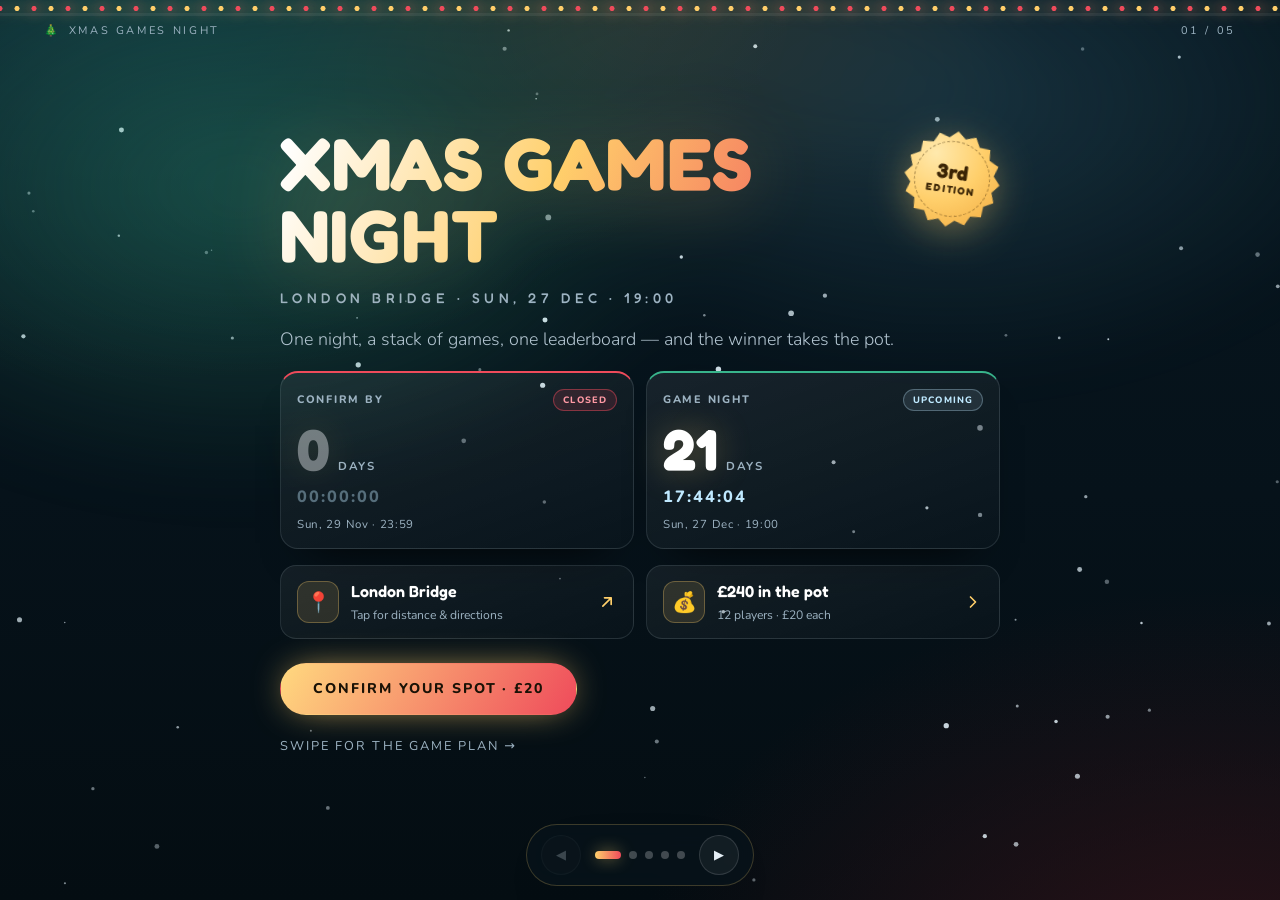
==== Homepage/index.html @ 947aedc8 "different versions" ====
<!DOCTYPE html>
<html lang="en">
<head>
  <meta charset="UTF-8" />
  <meta name="viewport" content="width=device-width, initial-scale=1, viewport-fit=cover" />
  <meta name="theme-color" content="#06121a" />
  <meta name="color-scheme" content="dark" />
  <meta name="description" content="Xmas Games Night — 3rd Edition. Countdown, prize pot, game plan & FAQs. London Bridge, 27 Dec, 19:00." />
  <meta property="og:type" content="website" />
  <meta property="og:title" content="Xmas Games Night — 3rd Edition" />
  <meta property="og:description" content="Confirm by 29 Nov · Game night 27 Dec, 19:00 · London Bridge. Winner takes the pot." />
  <meta name="mobile-web-app-capable" content="yes" />
  <meta name="apple-mobile-web-app-capable" content="yes" />
  <meta name="apple-mobile-web-app-status-bar-style" content="black-translucent" />
  <title>Xmas Games Night — 3rd Edition</title>

  <link rel="preconnect" href="https://fonts.googleapis.com" />
  <link rel="preconnect" href="https://fonts.gstatic.com" crossorigin />
  <link href="https://fonts.googleapis.com/css2?family=Fredoka:wght@400;500;600;700&family=Nunito:wght@300;400;600;700;800&display=swap" rel="stylesheet" />
  <link rel="stylesheet" href="style.css" />
</head>
<body>
  <canvas id="snow" class="snow" aria-hidden="true"></canvas>
  <div class="bg-glow" aria-hidden="true"></div>
  <div class="lights" aria-hidden="true"></div>

  <header class="hud">
    <div class="hud-brand" aria-hidden="true">
      <span>🎄</span>
      <span class="brand-full">Xmas Games Night</span>
      <span class="brand-short">XGN</span>
    </div>
    <div class="hud-counter" id="slideCounter" aria-label="Current slide">01 / 01</div>
  </header>

  <div class="progress" aria-hidden="true">
    <div class="progress-bar" id="progressBar"></div>
  </div>

  <main id="stage" class="stage" aria-live="polite" aria-atomic="false"></main>

  <nav class="controls" aria-label="Slide navigation">
    <button id="prevBtn" class="btn" type="button" aria-label="Previous slide" disabled>
      <span aria-hidden="true">&#9664;</span>
    </button>
    <div class="dots" id="dots" aria-label="Choose a slide"></div>
    <button id="nextBtn" class="btn" type="button" aria-label="Next slide">
      <span aria-hidden="true">&#9654;</span>
    </button>
  </nav>

  <noscript>
    <div class="noscript">🎄 Xmas Games Night needs JavaScript enabled to show the live countdown, pot and FAQs.</div>
  </noscript>

  <!-- Keep slides.js before app.js. All event content lives in slides.js. -->
  <script src="slides.js"></script>
  <script src="app.js" defer></script>
</body>
</html>
---- Homepage/style.css ----
/* ============================================================
   XMAS GAMES NIGHT — festive field-manual theme
   ============================================================ */
*, *::before, *::after { box-sizing: border-box; }

:root {
  color-scheme: dark;
  --bg:       #06121a;
  --text:     #eef4f8;
  --muted:    #9db3c2;
  --line:     rgba(214, 235, 245, .12);

  --accent:   #ffcf6b;   /* gold      */
  --accent-2: #ef4b5b;   /* candy red */
  --green:    #38b48b;   /* pine      */
  --ice:      #bfe9ff;

  --font-head: 'Fredoka', ui-rounded, system-ui, sans-serif;
  --font-body: 'Nunito', system-ui, -apple-system, sans-serif;

  --safe-top:    env(safe-area-inset-top, 0px);
  --safe-right:  env(safe-area-inset-right, 0px);
  --safe-bottom: env(safe-area-inset-bottom, 0px);
  --safe-left:   env(safe-area-inset-left, 0px);

  --sticker-size: 96px;
}

html {
  height: 100%;
  min-height: 100svh;
  -webkit-text-size-adjust: 100%;
  text-size-adjust: 100%;
}

body {
  margin: 0;
  min-height: 100vh;
  min-height: 100svh;
  color: var(--text);
  font-family: var(--font-body);
  font-size: 16px;
  line-height: 1.55;
  overflow: hidden;
  overscroll-behavior: none;
  -webkit-font-smoothing: antialiased;
  -webkit-tap-highlight-color: transparent;
  background:
    radial-gradient(1100px 760px at 10% -10%, #11343c 0%, transparent 62%),
    radial-gradient(1000px 700px at 96% 112%, #2c1218 0%, transparent 60%),
    linear-gradient(180deg, #07161f 0%, var(--bg) 55%, #040d12 100%);
}

::selection { background: var(--accent); color: #1a1206; }

/* ============ background layers ============ */

.snow { position: fixed; inset: 0; z-index: 0; pointer-events: none; }

.bg-glow {
  position: fixed;
  top: -12%; left: -10%; right: -10%;
  height: 78vh;
  z-index: 0;
  pointer-events: none;
  filter: blur(34px);
  background:
    radial-gradient(45% 62% at 24% 42%, rgba(56, 180, 139, .30), transparent 70%),
    radial-gradient(42% 55% at 70% 30%, rgba(120, 220, 255, .15), transparent 72%),
    radial-gradient(36% 50% at 50% 16%, rgba(255, 207, 107, .13), transparent 70%);
  animation: aurora 15s ease-in-out infinite alternate;
}

@keyframes aurora {
  from { opacity: .55; transform: translate3d(-2%, 0, 0) scale(1); }
  to   { opacity: .95; transform: translate3d(2%, 1.5%, 0) scale(1.07); }
}

/* ============ lights + progress ============ */

.lights {
  position: fixed;
  top: 0; left: 0; right: 0;
  height: 11px;
  z-index: 7;
  pointer-events: none;
  background-image: radial-gradient(circle, #ffcf6b 0 2.3px, transparent 2.8px);
  background-size: 34px 11px;
  background-position: 0 3px;
  background-repeat: repeat-x;
  filter: drop-shadow(0 0 7px rgba(255, 207, 107, .85));
  animation: flicker 4.6s ease-in-out infinite;
}

.lights::after {
  content: "";
  position: absolute;
  inset: 0;
  background-image: radial-gradient(circle, #ef4b5b 0 2.3px, transparent 2.8px);
  background-size: 34px 11px;
  background-position: 17px 3px;
  background-repeat: repeat-x;
  filter: drop-shadow(0 0 7px rgba(239, 75, 91, .85));
  animation: flicker 4.6s ease-in-out infinite reverse;
}

@keyframes flicker { 0%, 100% { opacity: .9; } 50% { opacity: .34; } }

.progress {
  position: fixed;
  top: 13px; left: 0; right: 0;
  height: 3px;
  z-index: 7;
  background: rgba(255, 255, 255, .06);
}

.progress-bar {
  height: 100%;
  width: 0%;
  background: linear-gradient(90deg, var(--green), var(--accent), var(--accent-2));
  box-shadow: 0 0 18px -2px rgba(255, 207, 107, .8);
  transition: width .45s cubic-bezier(.2, .7, .2, 1);
}

/* ============ HUD ============ */

.hud {
  position: fixed;
  top: 0; left: 0; right: 0;
  z-index: 5;
  display: flex;
  align-items: center;
  justify-content: space-between;
  gap: 12px;
  padding: calc(22px + var(--safe-top)) clamp(16px, 4vw, 44px) 12px;
  font-size: 11px;
  letter-spacing: .24em;
  text-transform: uppercase;
  color: var(--muted);
  pointer-events: none;
}

.hud-brand { display: inline-flex; align-items: center; gap: 8px; min-width: 0; }
.hud-brand .brand-short { display: none; }
.hud-counter { font-variant-numeric: tabular-nums; flex: 0 0 auto; }

/* ============ stage & slides ============ */

.stage { position: fixed; inset: 0; z-index: 1; height: 100vh; height: 100dvh; }

.slide {
  position: absolute;
  inset: 0;
  display: flex;
  padding: max(88px, calc(76px + var(--safe-top))) max(20px, calc(20px + var(--safe-right)))
           max(104px, calc(92px + var(--safe-bottom))) max(20px, calc(20px + var(--safe-left)));
  overflow-y: auto;
  overscroll-behavior: contain;
  -webkit-overflow-scrolling: touch;
  touch-action: pan-y;
  scrollbar-width: none;

  opacity: 0;
  visibility: hidden;
  transform: translateY(18px) scale(.99);
  filter: blur(8px);
  pointer-events: none;
  transition:
    opacity .45s ease,
    transform .45s cubic-bezier(.2, .7, .2, 1),
    filter .45s ease,
    visibility 0s linear .45s;
}

.slide::-webkit-scrollbar { display: none; }

.slide.is-active {
  opacity: 1;
  visibility: visible;
  transform: none;
  filter: none;
  pointer-events: auto;
  transition-delay: 0s;
}

.slide-inner {
  margin: auto;
  width: 100%;
  max-width: 1100px;
  display: flex;
  flex-direction: column;
  align-items: flex-start;
  gap: clamp(12px, 1.8vh, 18px);
}

.slide-inner--center { align-items: center; text-align: center; }
.slide-inner--home, .slide-inner--faq, .slide-inner--pot, .slide-inner--how { max-width: 720px; }

.slide-inner.split {
  display: grid;
  grid-template-columns: minmax(0, 1.15fr) minmax(0, .85fr);
  gap: clamp(24px, 4vw, 56px);
  align-items: center;
  max-width: 1200px;
}

.col { display: flex; flex-direction: column; align-items: flex-start; gap: clamp(10px, 1.6vh, 18px); min-width: 0; }

/* ============ typography ============ */

.eyebrow {
  display: inline-flex;
  align-items: center;
  margin: 0;
  padding: 6px 15px;
  font-size: clamp(10px, 1.1vw, 12px);
  font-weight: 700;
  letter-spacing: .26em;
  text-transform: uppercase;
  color: var(--accent);
  border: 1px solid color-mix(in srgb, var(--accent) 42%, transparent);
  background: color-mix(in srgb, var(--accent) 10%, transparent);
  border-radius: 999px;
  box-shadow: 0 0 26px -10px var(--accent);
}

.title {
  margin: 0;
  font-family: var(--font-head);
  font-weight: 700;
  font-size: clamp(2.3rem, 6.8vw, 4.6rem);
  line-height: .98;
  letter-spacing: .01em;
  text-transform: uppercase;
  color: #fff;
  text-shadow: 0 0 60px rgba(255, 207, 107, .22);
}

.title--sm { font-size: clamp(1.7rem, 4.1vw, 2.9rem); letter-spacing: .02em; }

.title--gradient {
  background: linear-gradient(112deg, #ffffff 2%, var(--accent) 45%, var(--accent-2) 100%);
  -webkit-background-clip: text;
          background-clip: text;
  color: transparent;
  text-shadow: none;
  filter: drop-shadow(0 8px 36px rgba(255, 207, 107, .22));
}

.subtitle {
  margin: 0;
  font-family: var(--font-head);
  font-weight: 500;
  font-size: clamp(11px, 1.4vw, 14px);
  letter-spacing: .32em;
  text-transform: uppercase;
  color: var(--muted);
}

.lead {
  margin: 0;
  max-width: 62ch;
  font-size: clamp(1rem, 1.5vw, 1.12rem);
  font-weight: 300;
  line-height: 1.65;
  color: #b3c5d1;
}

.lead strong, .step-text strong, .faq-answer strong { color: #fff; font-weight: 700; }

.hint {
  margin: 6px 0 0;
  font-size: .8rem;
  letter-spacing: .16em;
  text-transform: uppercase;
  color: var(--muted);
  opacity: .85;
}

.title, .subtitle, .eyebrow, .lead, .card-title, .card-text,
.tile-title, .tile-sub, .faq-qtext, .faq-answer, .step-title, .step-text { overflow-wrap: anywhere; }
.title, .card-title, .step-title { text-wrap: balance; }

/* ============ home: title + sticker ============ */

.title-row { display: flex; align-items: flex-start; gap: clamp(10px, 3vw, 22px); width: 100%; }
.title-row .title { flex: 1 1 0; min-width: 0; }

.sticker-wrap {
  flex: 0 0 auto;
  margin-top: 4px;
  filter: drop-shadow(0 8px 18px rgba(255, 207, 107, .38));
  transform: rotate(8deg);
  animation: sticker-bob 5s ease-in-out infinite alternate;
}

@keyframes sticker-bob {
  from { transform: rotate(6deg) translateY(0); }
  to   { transform: rotate(11deg) translateY(-3px); }
}

.sticker {
  position: relative;
  width: var(--sticker-size);
  aspect-ratio: 1;
  display: grid;
  place-content: center;
  text-align: center;
  color: #3a2405;
  font-family: var(--font-head);
  background: radial-gradient(circle at 30% 25%, #ffe9ad, #ffcf6b 48%, #f0a83c 100%);
  -webkit-clip-path: polygon(50.00% 0.00%, 58.49% 7.34%, 69.13% 3.81%, 74.17% 13.83%, 85.36% 14.64%, 86.17% 25.83%, 96.19% 30.87%, 92.66% 41.51%, 100.00% 50.00%, 92.66% 58.49%, 96.19% 69.13%, 86.17% 74.17%, 85.36% 85.36%, 74.17% 86.17%, 69.13% 96.19%, 58.49% 92.66%, 50.00% 100.00%, 41.51% 92.66%, 30.87% 96.19%, 25.83% 86.17%, 14.64% 85.36%, 13.83% 74.17%, 3.81% 69.13%, 7.34% 58.49%, 0.00% 50.00%, 7.34% 41.51%, 3.81% 30.87%, 13.83% 25.83%, 14.64% 14.64%, 25.83% 13.83%, 30.87% 3.81%, 41.51% 7.34%);
          clip-path: polygon(50.00% 0.00%, 58.49% 7.34%, 69.13% 3.81%, 74.17% 13.83%, 85.36% 14.64%, 86.17% 25.83%, 96.19% 30.87%, 92.66% 41.51%, 100.00% 50.00%, 92.66% 58.49%, 96.19% 69.13%, 86.17% 74.17%, 85.36% 85.36%, 74.17% 86.17%, 69.13% 96.19%, 58.49% 92.66%, 50.00% 100.00%, 41.51% 92.66%, 30.87% 96.19%, 25.83% 86.17%, 14.64% 85.36%, 13.83% 74.17%, 3.81% 69.13%, 7.34% 58.49%, 0.00% 50.00%, 7.34% 41.51%, 3.81% 30.87%, 13.83% 25.83%, 14.64% 14.64%, 25.83% 13.83%, 30.87% 3.81%, 41.51% 7.34%);
}

.sticker::before {
  content: "";
  position: absolute;
  inset: 10%;
  border: 1.5px dashed rgba(58, 36, 5, .5);
  border-radius: 50%;
}

.sticker-top    { display: block; font-size: calc(var(--sticker-size) * .21); font-weight: 700; line-height: 1; letter-spacing: .02em; }
.sticker-bottom { display: block; font-size: calc(var(--sticker-size) * .105); font-weight: 700; line-height: 1.3; letter-spacing: .18em; text-transform: uppercase; }

/* ============ home: countdowns ============ */

.count-grid {
  display: grid;
  grid-template-columns: repeat(2, minmax(0, 1fr));
  gap: 12px;
  width: 100%;
}

.count-card {
  padding: 16px 16px 14px;
  background: linear-gradient(160deg, rgba(255, 255, 255, .07), rgba(255, 255, 255, .015));
  border: 1px solid var(--line);
  border-radius: 18px;
  box-shadow: 0 24px 46px -30px #000;
}

.count-card--confirm { border-top: 2px solid var(--accent-2); }
.count-card--night   { border-top: 2px solid var(--green); }

.count-top { display: flex; align-items: center; justify-content: space-between; flex-wrap: wrap; gap: 6px; }

.count-label {
  font-size: .68rem;
  font-weight: 800;
  letter-spacing: .16em;
  text-transform: uppercase;
  color: var(--muted);
}

.pill {
  display: inline-flex;
  align-items: center;
  padding: 3px 9px;
  font-size: .58rem;
  font-weight: 800;
  letter-spacing: .12em;
  text-transform: uppercase;
  border-radius: 999px;
  border: 1px solid transparent;
  white-space: nowrap;
}

.pill--open   { color: #7fe0bd; background: rgba(56, 180, 139, .14); border-color: rgba(56, 180, 139, .4); }
.pill--ice    { color: var(--ice); background: rgba(191, 233, 255, .1); border-color: rgba(191, 233, 255, .3); }
.pill--soon   { color: #ffd98f; background: rgba(255, 207, 107, .14); border-color: rgba(255, 207, 107, .45); animation: pulse 1.6s ease-in-out infinite; }
.pill--closed { color: #ff9aa5; background: rgba(239, 75, 91, .14); border-color: rgba(239, 75, 91, .45); }
.pill--live   { color: #ffe9ad; background: rgba(239, 75, 91, .22); border-color: rgba(255, 207, 107, .6); animation: pulse 1.2s ease-in-out infinite; }

@keyframes pulse { 0%, 100% { opacity: 1; } 50% { opacity: .55; } }

.count-main { display: flex; align-items: baseline; gap: 8px; margin-top: 10px; }

.count-days {
  font-family: var(--font-head);
  font-weight: 700;
  font-size: clamp(2.5rem, 9vw, 3.6rem);
  line-height: 1;
  color: #fff;
  font-variant-numeric: tabular-nums;
  text-shadow: 0 0 34px rgba(255, 207, 107, .3);
}

.count-unit { font-size: .72rem; font-weight: 700; letter-spacing: .14em; text-transform: uppercase; color: var(--muted); }

.count-hms {
  margin-top: 6px;
  font-weight: 800;
  font-size: 1.02rem;
  letter-spacing: .12em;
  color: var(--ice);
  font-variant-numeric: tabular-nums;
}

.count-date { margin-top: 6px; font-size: .72rem; letter-spacing: .06em; color: var(--muted); }

.count-card.is-done .count-days,
.count-card.is-done .count-hms { opacity: .4; }

/* ============ home: location & pot tiles ============ */

.tile-row {
  display: grid;
  grid-template-columns: repeat(auto-fit, minmax(250px, 1fr));
  gap: 12px;
  width: 100%;
}

.tile {
  display: flex;
  align-items: center;
  gap: 12px;
  width: 100%;
  min-height: 64px;
  padding: 13px 16px;
  text-align: left;
  font: inherit;
  color: inherit;
  text-decoration: none;
  background: linear-gradient(160deg, rgba(255, 255, 255, .06), rgba(255, 255, 255, .015));
  border: 1px solid var(--line);
  border-radius: 16px;
  cursor: pointer;
  transition: transform .2s ease, border-color .2s ease, box-shadow .2s ease;
}

.tile:hover {
  transform: translateY(-2px);
  border-color: color-mix(in srgb, var(--accent) 50%, transparent);
  box-shadow: 0 18px 36px -24px color-mix(in srgb, var(--accent) 70%, transparent);
}

.tile:active { transform: scale(.98); }

.tile-icon {
  flex: 0 0 auto;
  display: grid;
  place-items: center;
  width: 42px; height: 42px;
  font-size: 20px;
  background: color-mix(in srgb, var(--accent) 12%, transparent);
  border: 1px solid color-mix(in srgb, var(--accent) 30%, transparent);
  border-radius: 12px;
}

.tile-body { flex: 1 1 auto; min-width: 0; display: flex; flex-direction: column; gap: 2px; }
.tile-title { font-family: var(--font-head); font-weight: 600; font-size: 1rem; color: #fff; }
.tile-sub { font-size: .76rem; color: var(--muted); }

.tile-go {
  flex: 0 0 auto;
  width: 20px; height: 20px;
  color: var(--accent);
  fill: none;
  stroke: currentColor;
  stroke-width: 2;
  stroke-linecap: round;
  stroke-linejoin: round;
}

/* ============ how it works: timeline ============ */

.steps { list-style: none; margin: 4px 0 0; padding: 0; width: 100%; }

.step {
  position: relative;
  display: grid;
  grid-template-columns: 44px minmax(0, 1fr);
  gap: 14px;
  padding-bottom: 20px;
}

.step:last-child { padding-bottom: 0; }

.step:not(:last-child)::before {
  content: "";
  position: absolute;
  left: 21px; top: 46px; bottom: 2px;
  width: 2px;
  background: linear-gradient(180deg, color-mix(in srgb, var(--accent) 45%, transparent), var(--line));
}

.step-node {
  position: relative;
  z-index: 1;
  display: grid;
  place-items: center;
  width: 44px; height: 44px;
  font-size: 20px;
  background: #0b1d26;
  border: 1.5px solid color-mix(in srgb, var(--accent) 55%, transparent);
  border-radius: 50%;
  box-shadow: 0 0 22px -8px var(--accent);
}

.step-body { padding-top: 2px; }
.step-title { margin: 0 0 4px; font-family: var(--font-head); font-weight: 600; font-size: 1.06rem; color: #fff; }
.step-text { margin: 0; font-size: .94rem; line-height: 1.6; color: #adc0cc; }

.schedule { display: flex; flex-wrap: wrap; gap: 8px; width: 100%; margin-top: 2px; }

.sched-chip {
  display: inline-flex;
  align-items: center;
  gap: 8px;
  padding: 8px 13px;
  font-size: .8rem;
  color: #cfdde6;
  background: rgba(255, 255, 255, .045);
  border: 1px solid var(--line);
  border-radius: 999px;
}

.sched-chip strong { color: var(--accent); font-variant-numeric: tabular-nums; letter-spacing: .04em; }

/* ============ the pot ============ */

.pot-hero { display: flex; flex-direction: column; align-items: center; gap: 4px; }

.pot-amount {
  font-family: var(--font-head);
  font-weight: 700;
  font-size: clamp(3rem, 13vw, 5.2rem);
  line-height: 1;
  font-variant-numeric: tabular-nums;
  background: linear-gradient(112deg, #ffffff 5%, var(--accent) 55%, #f0a83c 100%);
  -webkit-background-clip: text;
          background-clip: text;
  color: transparent;
  filter: drop-shadow(0 10px 40px rgba(255, 207, 107, .3));
}

.pot-goal { font-size: .82rem; letter-spacing: .1em; text-transform: uppercase; color: var(--muted); }

.pot-bar {
  width: 100%;
  max-width: 560px;
  height: 14px;
  background: rgba(255, 255, 255, .07);
  border: 1px solid var(--line);
  border-radius: 999px;
  overflow: hidden;
}

.pot-fill {
  position: relative;
  height: 100%;
  width: 0%;
  border-radius: inherit;
  background: linear-gradient(90deg, var(--green), var(--accent));
  box-shadow: 0 0 18px -2px rgba(255, 207, 107, .7);
  transition: width 1.1s cubic-bezier(.2, .7, .2, 1);
  overflow: hidden;
}

.pot-fill::after {
  content: "";
  position: absolute;
  inset: 0;
  background: linear-gradient(100deg, transparent 30%, rgba(255, 255, 255, .45) 50%, transparent 70%);
  transform: translateX(-100%);
  animation: shimmer 2.4s ease-in-out infinite;
}

@keyframes shimmer { to { transform: translateX(100%); } }

.pot-stats {
  display: grid;
  grid-template-columns: repeat(3, minmax(0, 1fr));
  gap: 10px;
  width: 100%;
  max-width: 560px;
}

.stat {
  padding: 12px 8px;
  background: rgba(255, 255, 255, .04);
  border: 1px solid var(--line);
  border-radius: 12px;
  text-align: center;
}

.stat strong { display: block; font-family: var(--font-head); font-weight: 600; font-size: 1.3rem; color: #fff; font-variant-numeric: tabular-nums; }
.stat span { display: block; margin-top: 2px; font-size: .64rem; font-weight: 700; letter-spacing: .12em; text-transform: uppercase; color: var(--muted); }

.prizes {
  display: grid;
  grid-template-columns: repeat(3, minmax(0, 1fr));
  gap: 10px;
  width: 100%;
  max-width: 560px;
}

.prize {
  padding: 14px 8px;
  background: linear-gradient(160deg, rgba(255, 255, 255, .06), rgba(255, 255, 255, .015));
  border: 1px solid var(--line);
  border-radius: 14px;
  text-align: center;
}

.prize-medal { display: block; font-size: 26px; line-height: 1; margin-bottom: 6px; }
.prize-share { display: block; font-family: var(--font-head); font-weight: 700; font-size: 1.35rem; color: var(--accent); }
.prize-amount { display: block; font-weight: 800; font-size: .95rem; color: #fff; font-variant-numeric: tabular-nums; }
.prize-label { display: block; margin-top: 2px; font-size: .62rem; font-weight: 700; letter-spacing: .12em; text-transform: uppercase; color: var(--muted); }

.pot-note { margin: 0; font-size: .78rem; color: var(--muted); opacity: .85; }

/* ============ FAQ ============ */

.faq-head {
  display: flex;
  align-items: flex-end;
  justify-content: space-between;
  flex-wrap: wrap;
  gap: 12px;
  width: 100%;
}

.faq-headtext { display: flex; flex-direction: column; align-items: flex-start; gap: 10px; }
.faq-actions { display: flex; gap: 8px; flex-wrap: wrap; }

.btn--chip {
  display: inline-flex;
  align-items: center;
  gap: 6px;
  min-height: 40px;
  padding: 8px 15px;
  font-family: var(--font-body);
  font-size: .72rem;
  font-weight: 800;
  letter-spacing: .1em;
  text-transform: uppercase;
  color: var(--accent);
  background: color-mix(in srgb, var(--accent) 9%, transparent);
  border: 1px solid color-mix(in srgb, var(--accent) 38%, transparent);
  border-radius: 999px;
  cursor: pointer;
  touch-action: manipulation;
  transition: background .2s ease, opacity .2s ease, transform .1s ease;
}

.btn--chip:hover:not(:disabled) { background: color-mix(in srgb, var(--accent) 20%, transparent); }
.btn--chip:active:not(:disabled) { transform: scale(.96); }
.btn--chip:disabled { opacity: .32; cursor: default; }

.faq-list { display: flex; flex-direction: column; gap: 10px; width: 100%; }

.faq-item {
  background: linear-gradient(160deg, rgba(255, 255, 255, .055), rgba(255, 255, 255, .015));
  border: 1px solid var(--line);
  border-radius: 14px;
  overflow: hidden;
  transition: border-color .25s ease;
}

.faq-item.open { border-color: color-mix(in srgb, var(--accent) 45%, transparent); }

.faq-q { margin: 0; }

.faq-trigger {
  display: flex;
  align-items: center;
  justify-content: space-between;
  gap: 12px;
  width: 100%;
  min-height: 48px;
  padding: 14px 16px;
  font-family: var(--font-body);
  font-size: .98rem;
  font-weight: 700;
  text-align: left;
  color: #fff;
  background: none;
  border: 0;
  cursor: pointer;
  touch-action: manipulation;
}

.faq-qtext { flex: 1 1 auto; min-width: 0; }

.faq-chevron {
  flex: 0 0 auto;
  width: 18px; height: 18px;
  color: var(--accent);
  fill: none;
  stroke: currentColor;
  stroke-width: 2.4;
  stroke-linecap: round;
  stroke-linejoin: round;
  transition: transform .3s cubic-bezier(.2, .7, .2, 1);
}

.faq-item.open .faq-chevron { transform: rotate(180deg); }

.faq-panel {
  display: grid;
  grid-template-rows: 0fr;
  transition: grid-template-rows .32s cubic-bezier(.2, .7, .2, 1);
}

.faq-item.open .faq-panel { grid-template-rows: 1fr; }

.faq-panel-inner { min-height: 0; overflow: hidden; }

.faq-answer { margin: 0; padding: 0 16px 15px; font-size: .92rem; line-height: 1.65; color: #adc0cc; }

/* ============ legacy slide components ============ */

.bullets { list-style: none; margin: 4px 0 0; padding: 0; width: 100%; display: flex; flex-direction: column; gap: 10px; }

.bullets li {
  position: relative;
  padding: 13px 18px 13px 45px;
  font-size: clamp(.95rem, 1.3vw, 1.03rem);
  line-height: 1.6;
  color: #cfdde6;
  background: linear-gradient(90deg, rgba(255, 255, 255, .055), rgba(255, 255, 255, .012));
  border: 1px solid var(--line);
  border-left: 2px solid var(--accent);
  border-radius: 12px;
}

.bullets li::before {
  content: "";
  position: absolute;
  left: 20px; top: 50%;
  width: 8px; height: 8px;
  margin-top: -4px;
  border-radius: 2px;
  background: var(--accent);
  transform: rotate(45deg);
}

.bullets strong { color: #fff; font-weight: 700; }

.keys { display: flex; flex-wrap: wrap; gap: 14px; margin-top: 6px; }
.keycap { display: inline-flex; align-items: center; gap: 10px; }

kbd {
  display: inline-block;
  min-width: 46px;
  padding: 9px 12px;
  font-family: var(--font-body);
  font-size: .9rem;
  font-weight: 700;
  text-align: center;
  color: #fff6e2;
  background: linear-gradient(180deg, rgba(255, 255, 255, .12), rgba(255, 255, 255, .03));
  border: 1px solid color-mix(in srgb, var(--accent) 38%, transparent);
  border-bottom: 3px solid color-mix(in srgb, var(--accent) 58%, transparent);
  border-radius: 10px;
}

.keycap-label { font-size: .88rem; color: var(--muted); }

.cards { display: grid; grid-template-columns: repeat(auto-fit, minmax(210px, 1fr)); gap: 16px; width: 100%; margin-top: 10px; }

.card {
  position: relative;
  padding: 22px 20px;
  text-align: left;
  background: linear-gradient(160deg, rgba(255, 255, 255, .07), rgba(255, 255, 255, .015));
  border: 1px solid var(--line);
  border-radius: 16px;
  overflow: hidden;
}

.card-num { position: absolute; top: 14px; right: 16px; font-family: var(--font-head); font-size: 11px; letter-spacing: .2em; color: var(--accent); opacity: .45; }
.card-icon { display: block; font-size: 27px; line-height: 1; margin-bottom: 12px; }
.card-title { margin: 0 0 8px; font-family: var(--font-head); font-size: 1rem; font-weight: 600; letter-spacing: .06em; text-transform: uppercase; color: #fff; }
.card-text { margin: 0; font-size: .92rem; line-height: 1.55; color: #adc0cc; }

.media { margin: 0; }
.media img { display: block; width: 100%; max-width: 100%; height: auto; border-radius: 16px; border: 1px solid var(--line); }

/* ============ controls ============ */

.controls {
  position: fixed;
  left: 50%;
  bottom: max(14px, calc(10px + var(--safe-bottom)));
  transform: translateX(-50%);
  z-index: 6;
  display: flex;
  align-items: center;
  gap: 14px;
  padding: 10px 14px;
  background: rgba(8, 20, 27, .74);
  border: 1px solid rgba(255, 207, 107, .22);
  border-radius: 999px;
  backdrop-filter: blur(14px);
  -webkit-backdrop-filter: blur(14px);
  box-shadow: 0 24px 60px -30px #000;
}

.btn {
  display: inline-flex;
  align-items: center;
  justify-content: center;
  width: 40px; height: 40px;
  padding: 0;
  font-family: var(--font-body);
  font-size: 13px;
  color: #e5eef5;
  background: rgba(255, 255, 255, .05);
  border: 1px solid rgba(255, 255, 255, .13);
  border-radius: 50%;
  cursor: pointer;
  touch-action: manipulation;
  transition: background .2s ease, color .2s ease, box-shadow .2s ease, transform .1s ease, opacity .2s ease;
}

.btn:hover:not(:disabled) { background: color-mix(in srgb, var(--accent) 24%, transparent); color: #fff; box-shadow: 0 0 26px -6px var(--accent); }
.btn:active:not(:disabled) { transform: scale(.94); }
.btn:disabled { opacity: .24; cursor: not-allowed; }

.btn--primary {
  width: auto;
  height: auto;
  margin-top: 8px;
  padding: 14px 32px;
  font-size: .88rem;
  font-weight: 800;
  letter-spacing: .14em;
  text-transform: uppercase;
  text-decoration: none;
  border-radius: 999px;
  color: #1a1206;
  background: linear-gradient(120deg, #ffd97f, #ef4b5b);
  border-color: transparent;
  box-shadow: 0 0 36px -10px rgba(255, 207, 107, .9);
}

.btn--primary:hover { background: linear-gradient(120deg, #ffe6a6, #ff6070); color: #1a1206; }

.btn--cta { align-self: flex-start; }
.slide-inner--center .btn--cta { align-self: center; }

.btn--ghost {
  width: auto;
  height: auto;
  margin-top: 4px;
  padding: 12px 26px;
  font-size: .8rem;
  font-weight: 800;
  letter-spacing: .14em;
  text-transform: uppercase;
  border-radius: 999px;
  color: var(--text);
  background: rgba(255, 255, 255, .04);
}

.dots { display: flex; align-items: center; gap: 8px; max-width: 46vw; }

.dot-btn {
  width: 8px; height: 8px;
  padding: 0;
  border: 0;
  border-radius: 999px;
  background: rgba(255, 255, 255, .24);
  cursor: pointer;
  touch-action: manipulation;
  transition: width .28s cubic-bezier(.2, .7, .2, 1), background .28s ease, box-shadow .28s ease;
}

.dot-btn:hover { background: rgba(255, 255, 255, .6); }

.dot-btn.is-active {
  width: 26px;
  background: linear-gradient(90deg, var(--accent), var(--accent-2));
  box-shadow: 0 0 16px -2px var(--accent);
}

/* ============ reveal ============ */

.reveal { opacity: 0; }

.slide.is-active .reveal {
  opacity: 1;
  animation: rise .6s cubic-bezier(.2, .7, .2, 1) backwards;
  animation-delay: calc(var(--i, 0) * 65ms);
}

@keyframes rise {
  from { opacity: 0; transform: translateY(16px); filter: blur(6px); }
  to   { opacity: 1; transform: none;           filter: blur(0); }
}

/* ============ error & noscript ============ */

.error-overlay { position: fixed; inset: 0; z-index: 20; display: grid; place-items: center; padding: 24px; background: rgba(5, 14, 20, .96); }

.error-card {
  max-width: 640px;
  padding: 30px;
  border: 1px solid var(--line);
  border-left: 3px solid var(--accent-2);
  border-radius: 16px;
  background: linear-gradient(160deg, rgba(255, 255, 255, .05), transparent);
}

.error-title { margin: 0 0 14px; font-family: var(--font-head); font-size: 1.05rem; letter-spacing: .12em; text-transform: uppercase; color: #fff; }
.error-text { margin: 0 0 12px; font-size: .95rem; line-height: 1.65; color: #adc0cc; }
.error-card code { padding: 2px 6px; font-size: .88em; color: var(--accent); background: rgba(255, 207, 107, .1); border-radius: 5px; }

.noscript {
  position: fixed;
  inset: 0;
  z-index: 30;
  display: grid;
  place-items: center;
  padding: 32px;
  text-align: center;
  font-size: 1.05rem;
  background: var(--bg);
}

/* ============ responsive ============ */

@media (max-width: 760px) {
  :root { --sticker-size: 78px; }

  .slide { padding: calc(80px + var(--safe-top)) 18px calc(100px + var(--safe-bottom)); }
  .slide-inner { max-width: 560px; gap: clamp(12px, 2.2svh, 18px); }
  .slide-inner.split { display: flex; flex-direction: column; align-items: stretch; gap: 18px; }
  .col { width: 100%; }

  .hud { padding: calc(18px + var(--safe-top)) 16px 10px; font-size: 10px; letter-spacing: .16em; }
  .hud-brand .brand-full { display: none; }
  .hud-brand .brand-short { display: inline; }

  .title { font-size: clamp(2.3rem, 10vw, 4rem); line-height: .97; }
  .title--sm { font-size: clamp(1.7rem, 7.6vw, 2.6rem); }
  .subtitle { font-size: 10.5px; letter-spacing: .2em; line-height: 1.6; }
  .eyebrow { padding: 6px 12px; font-size: 10px; letter-spacing: .18em; }
  .lead { font-size: clamp(.98rem, 3.9vw, 1.08rem); line-height: 1.58; }
  .hint { font-size: .7rem; letter-spacing: .12em; }

  .count-card { padding: 14px 13px 12px; border-radius: 16px; }
  .count-hms { font-size: .95rem; }

  .tile-row { grid-template-columns: 1fr; }
  .btn--cta { align-self: stretch; }

  .step { grid-template-columns: 40px minmax(0, 1fr); gap: 12px; padding-bottom: 16px; }
  .step-node { width: 40px; height: 40px; font-size: 18px; }
  .step:not(:last-child)::before { left: 19px; top: 42px; }
  .step-text { font-size: .92rem; }

  .faq-head { align-items: flex-start; flex-direction: column; }
  .btn--chip { min-height: 44px; }
  .faq-trigger { font-size: .95rem; }

  .cards { grid-template-columns: minmax(0, 1fr); gap: 10px; }
  .media img { max-height: 36svh; aspect-ratio: 4 / 3; object-fit: cover; }

  .controls {
    bottom: max(10px, calc(8px + var(--safe-bottom)));
    width: max-content;
    max-width: calc(100vw - 24px - var(--safe-left) - var(--safe-right));
    gap: 9px;
    padding: 8px 10px;
  }

  .btn { width: 44px; height: 44px; flex: 0 0 44px; font-size: 14px; }

  .btn.btn--primary, .btn.btn--ghost {
    width: auto;
    height: auto;
    min-height: 48px;
    flex: 0 0 auto;
    padding: 12px 25px;
    font-size: .85rem;
    line-height: 1.2;
    white-space: nowrap;
    border-radius: 999px;
  }

  .dots {
    max-width: min(42vw, 220px);
    gap: 7px;
    overflow-x: auto;
    overflow-y: hidden;
    padding: 8px 2px;
    scrollbar-width: none;
    overscroll-behavior-x: contain;
  }

  .dots::-webkit-scrollbar { display: none; }
  .dot-btn { flex: 0 0 8px; min-width: 8px; min-height: 8px; }
  .dot-btn.is-active { flex-basis: 26px; }

  .bg-glow { filter: blur(20px); }
}

@media (max-width: 380px) {
  :root { --sticker-size: 68px; }
  .slide { padding-right: 15px; padding-left: 15px; }
  .title { font-size: clamp(2.05rem, 9.6vw, 3rem); }
  .count-grid { gap: 9px; }
  .count-days { font-size: 2.3rem; }
  .count-hms { font-size: .88rem; letter-spacing: .08em; }
  .controls { gap: 6px; padding-right: 8px; padding-left: 8px; }
  .dots { max-width: 36vw; }
}

@media (max-height: 650px) and (max-width: 760px) {
  .slide { padding-top: calc(68px + var(--safe-top)); padding-bottom: calc(88px + var(--safe-bottom))); }
  .slide-inner { gap: 10px; }
  .title { font-size: clamp(1.9rem, 8vw, 2.8rem); }
}

@media (hover: none) {
  .tile:hover { transform: none; box-shadow: none; }
}

/* ============ accessibility ============ */

:focus-visible { outline: 2px solid var(--accent); outline-offset: 3px; }

@media (prefers-reduced-motion: reduce) {
  *, *::before, *::after {
    animation-duration: .001ms !important;
    animation-iteration-count: 1 !important;
    transition-duration: .001ms !important;
  }
  .reveal { opacity: 1; }
  .slide { scroll-behavior: auto; }
}
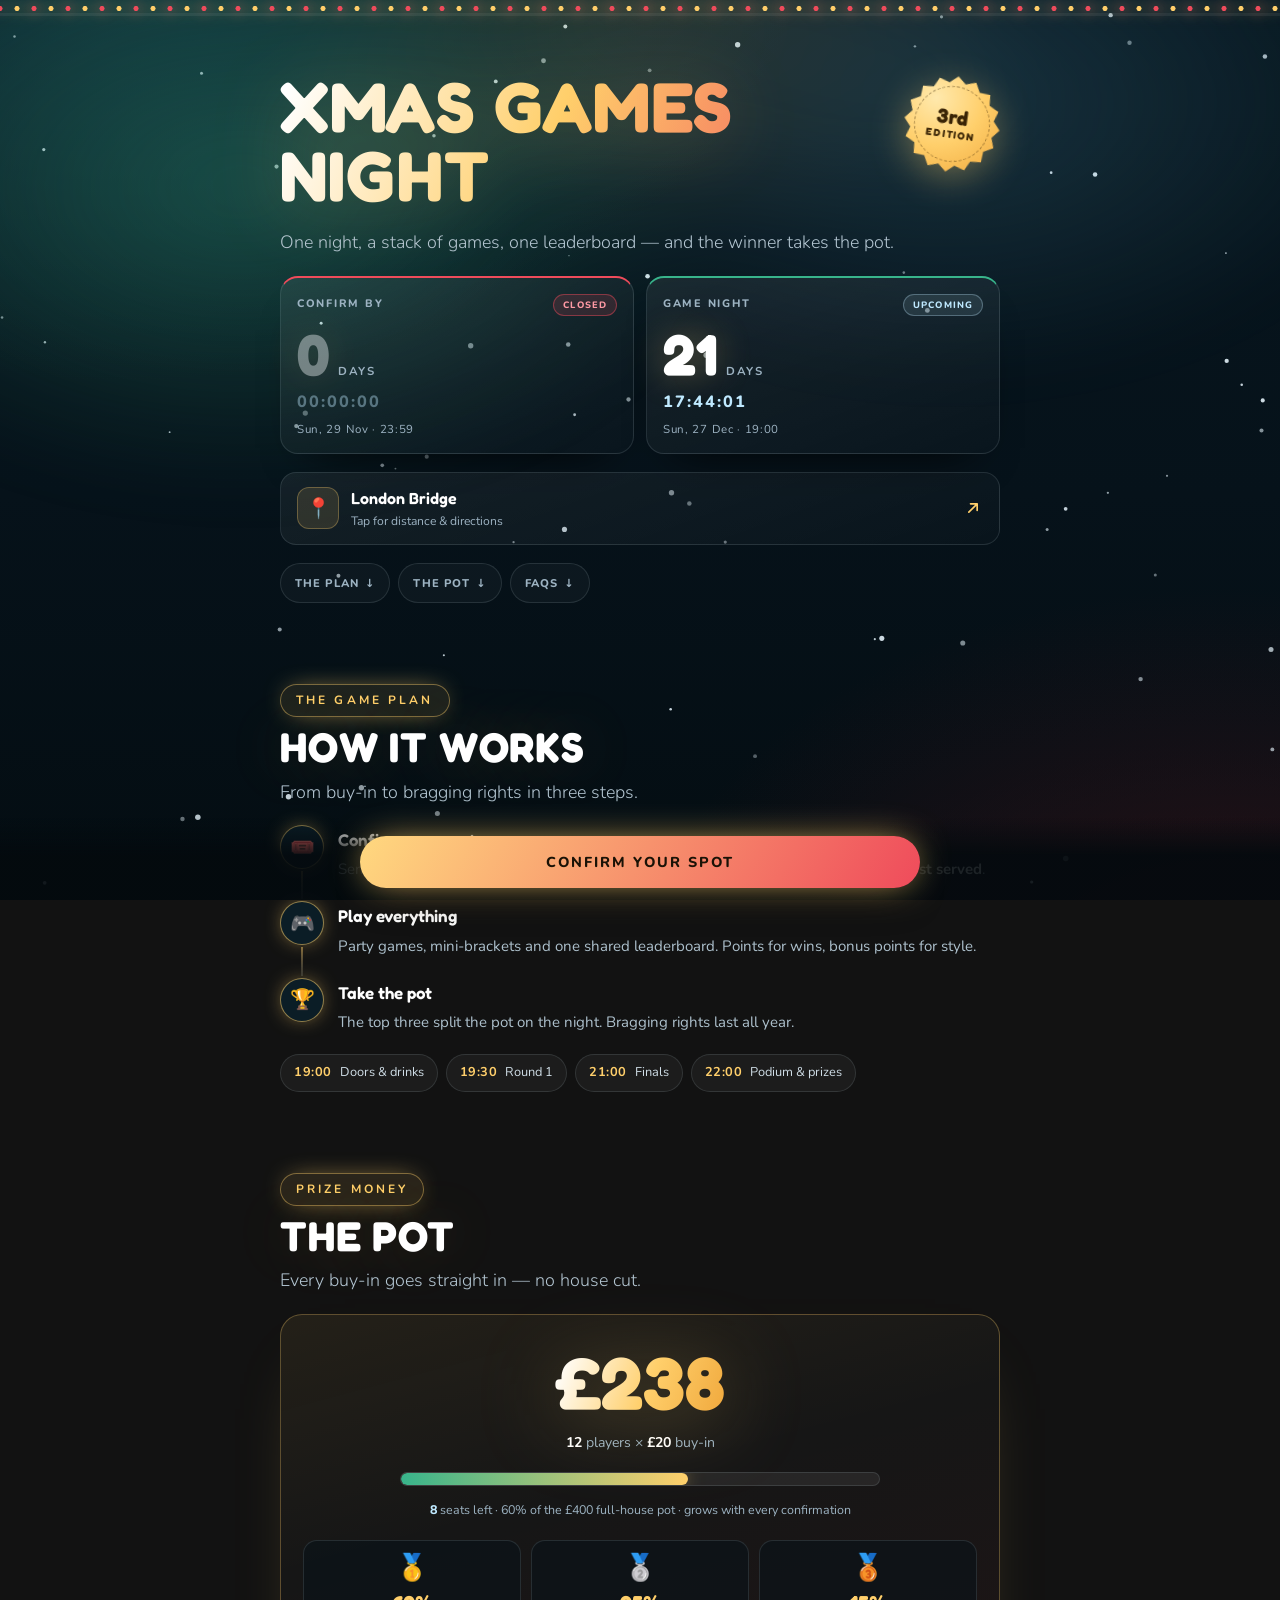
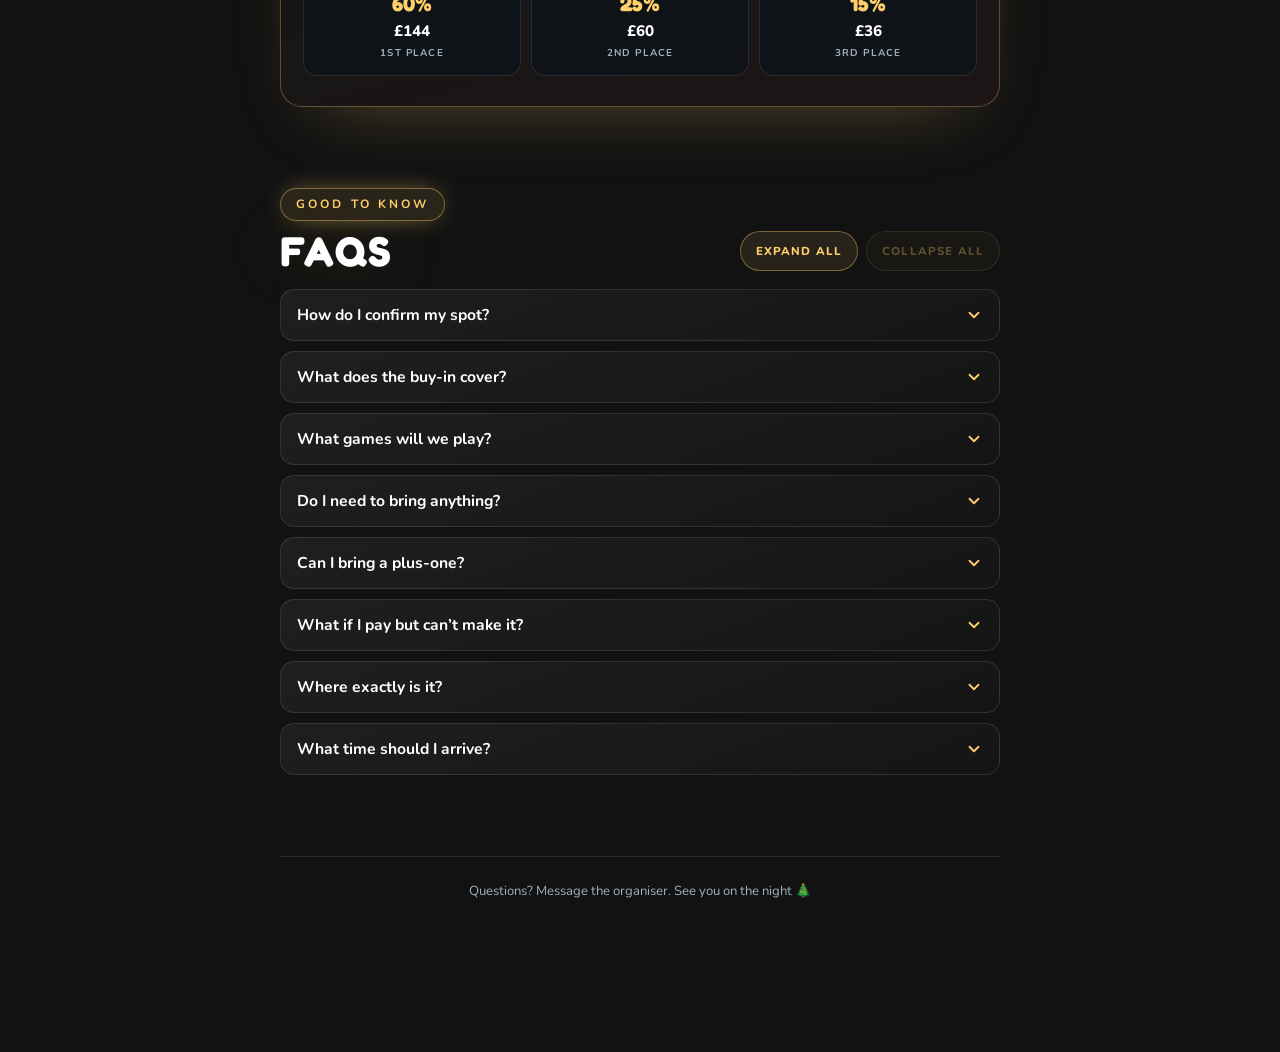
==== commit 32397a7b: "new version" ====
--- a/Homepage/index.html
+++ b/Homepage/index.html
@@ -24,37 +24,23 @@
   <div class="bg-glow" aria-hidden="true"></div>
   <div class="lights" aria-hidden="true"></div>
 
-  <header class="hud">
-    <div class="hud-brand" aria-hidden="true">
-      <span>🎄</span>
-      <span class="brand-full">Xmas Games Night</span>
-      <span class="brand-short">XGN</span>
-    </div>
-    <div class="hud-counter" id="slideCounter" aria-label="Current slide">01 / 01</div>
-  </header>
-
+  <!-- Scroll progress -->
   <div class="progress" aria-hidden="true">
     <div class="progress-bar" id="progressBar"></div>
   </div>
 
-  <main id="stage" class="stage" aria-live="polite" aria-atomic="false"></main>
+  <!-- Single scrolling page, rendered from content.js -->
+  <main id="page" class="page"></main>
 
-  <nav class="controls" aria-label="Slide navigation">
-    <button id="prevBtn" class="btn" type="button" aria-label="Previous slide" disabled>
-      <span aria-hidden="true">&#9664;</span>
-    </button>
-    <div class="dots" id="dots" aria-label="Choose a slide"></div>
-    <button id="nextBtn" class="btn" type="button" aria-label="Next slide">
-      <span aria-hidden="true">&#9654;</span>
-    </button>
-  </nav>
+  <!-- Always-visible confirm button -->
+  <div class="cta-bar" id="ctaBar"></div>
 
   <noscript>
     <div class="noscript">🎄 Xmas Games Night needs JavaScript enabled to show the live countdown, pot and FAQs.</div>
   </noscript>
 
-  <!-- Keep slides.js before app.js. All event content lives in slides.js. -->
-  <script src="slides.js"></script>
+  <!-- Keep content.js before app.js. All copy & settings live in content.js. -->
+  <script src="content.js"></script>
   <script src="app.js" defer></script>
 </body>
 </html>
--- a/Homepage/style.css
+++ b/Homepage/style.css
@@ -1,5 +1,5 @@
 /* ============================================================
-   XMAS GAMES NIGHT — festive field-manual theme
+   XMAS GAMES NIGHT — single-page festive theme
    ============================================================ */
 *, *::before, *::after { box-sizing: border-box; }
 
@@ -27,10 +27,9 @@
 }
 
 html {
-  height: 100%;
-  min-height: 100svh;
   -webkit-text-size-adjust: 100%;
   text-size-adjust: 100%;
+  scroll-behavior: smooth;
 }
 
 body {
@@ -41,14 +40,14 @@
   font-family: var(--font-body);
   font-size: 16px;
   line-height: 1.55;
-  overflow: hidden;
-  overscroll-behavior: none;
+  overflow-x: hidden;
   -webkit-font-smoothing: antialiased;
   -webkit-tap-highlight-color: transparent;
   background:
     radial-gradient(1100px 760px at 10% -10%, #11343c 0%, transparent 62%),
     radial-gradient(1000px 700px at 96% 112%, #2c1218 0%, transparent 60%),
     linear-gradient(180deg, #07161f 0%, var(--bg) 55%, #040d12 100%);
+  background-attachment: fixed;
 }
 
 ::selection { background: var(--accent); color: #1a1206; }
@@ -76,7 +75,7 @@
   to   { opacity: .95; transform: translate3d(2%, 1.5%, 0) scale(1.07); }
 }
 
-/* ============ lights + progress ============ */
+/* ============ lights + scroll progress ============ */
 
 .lights {
   position: fixed;
@@ -119,92 +118,36 @@
   width: 0%;
   background: linear-gradient(90deg, var(--green), var(--accent), var(--accent-2));
   box-shadow: 0 0 18px -2px rgba(255, 207, 107, .8);
-  transition: width .45s cubic-bezier(.2, .7, .2, 1);
-}
-
-/* ============ HUD ============ */
-
-.hud {
-  position: fixed;
-  top: 0; left: 0; right: 0;
-  z-index: 5;
-  display: flex;
-  align-items: center;
-  justify-content: space-between;
-  gap: 12px;
-  padding: calc(22px + var(--safe-top)) clamp(16px, 4vw, 44px) 12px;
-  font-size: 11px;
-  letter-spacing: .24em;
-  text-transform: uppercase;
+}
+
+/* ============ page layout ============ */
+
+.page {
+  position: relative;
+  z-index: 1;
+  max-width: 760px;
+  margin: 0 auto;
+  padding:
+    calc(72px + var(--safe-top))
+    max(20px, calc(18px + var(--safe-right)))
+    calc(150px + var(--safe-bottom))
+    max(20px, calc(18px + var(--safe-left)));
+}
+
+.hero { display: flex; flex-direction: column; align-items: flex-start; gap: 18px; }
+
+.section { margin-top: clamp(56px, 9vh, 84px); scroll-margin-top: 28px; }
+
+.section-head { display: flex; flex-direction: column; align-items: flex-start; gap: 10px; margin-bottom: 18px; }
+
+.footer {
+  margin-top: clamp(56px, 9vh, 84px);
+  padding-top: 24px;
+  border-top: 1px solid var(--line);
+  font-size: .82rem;
   color: var(--muted);
-  pointer-events: none;
-}
-
-.hud-brand { display: inline-flex; align-items: center; gap: 8px; min-width: 0; }
-.hud-brand .brand-short { display: none; }
-.hud-counter { font-variant-numeric: tabular-nums; flex: 0 0 auto; }
-
-/* ============ stage & slides ============ */
-
-.stage { position: fixed; inset: 0; z-index: 1; height: 100vh; height: 100dvh; }
-
-.slide {
-  position: absolute;
-  inset: 0;
-  display: flex;
-  padding: max(88px, calc(76px + var(--safe-top))) max(20px, calc(20px + var(--safe-right)))
-           max(104px, calc(92px + var(--safe-bottom))) max(20px, calc(20px + var(--safe-left)));
-  overflow-y: auto;
-  overscroll-behavior: contain;
-  -webkit-overflow-scrolling: touch;
-  touch-action: pan-y;
-  scrollbar-width: none;
-
-  opacity: 0;
-  visibility: hidden;
-  transform: translateY(18px) scale(.99);
-  filter: blur(8px);
-  pointer-events: none;
-  transition:
-    opacity .45s ease,
-    transform .45s cubic-bezier(.2, .7, .2, 1),
-    filter .45s ease,
-    visibility 0s linear .45s;
-}
-
-.slide::-webkit-scrollbar { display: none; }
-
-.slide.is-active {
-  opacity: 1;
-  visibility: visible;
-  transform: none;
-  filter: none;
-  pointer-events: auto;
-  transition-delay: 0s;
-}
-
-.slide-inner {
-  margin: auto;
-  width: 100%;
-  max-width: 1100px;
-  display: flex;
-  flex-direction: column;
-  align-items: flex-start;
-  gap: clamp(12px, 1.8vh, 18px);
-}
-
-.slide-inner--center { align-items: center; text-align: center; }
-.slide-inner--home, .slide-inner--faq, .slide-inner--pot, .slide-inner--how { max-width: 720px; }
-
-.slide-inner.split {
-  display: grid;
-  grid-template-columns: minmax(0, 1.15fr) minmax(0, .85fr);
-  gap: clamp(24px, 4vw, 56px);
-  align-items: center;
-  max-width: 1200px;
-}
-
-.col { display: flex; flex-direction: column; align-items: flex-start; gap: clamp(10px, 1.6vh, 18px); min-width: 0; }
+  text-align: center;
+}
 
 /* ============ typography ============ */
 
@@ -228,7 +171,7 @@
   margin: 0;
   font-family: var(--font-head);
   font-weight: 700;
-  font-size: clamp(2.3rem, 6.8vw, 4.6rem);
+  font-size: clamp(2.4rem, 8vw, 4.4rem);
   line-height: .98;
   letter-spacing: .01em;
   text-transform: uppercase;
@@ -236,7 +179,7 @@
   text-shadow: 0 0 60px rgba(255, 207, 107, .22);
 }
 
-.title--sm { font-size: clamp(1.7rem, 4.1vw, 2.9rem); letter-spacing: .02em; }
+.title--sm { font-size: clamp(1.7rem, 4.1vw, 2.6rem); letter-spacing: .02em; }
 
 .title--gradient {
   background: linear-gradient(112deg, #ffffff 2%, var(--accent) 45%, var(--accent-2) 100%);
@@ -247,41 +190,22 @@
   filter: drop-shadow(0 8px 36px rgba(255, 207, 107, .22));
 }
 
-.subtitle {
-  margin: 0;
-  font-family: var(--font-head);
-  font-weight: 500;
-  font-size: clamp(11px, 1.4vw, 14px);
-  letter-spacing: .32em;
-  text-transform: uppercase;
-  color: var(--muted);
-}
-
 .lead {
   margin: 0;
-  max-width: 62ch;
+  max-width: 58ch;
   font-size: clamp(1rem, 1.5vw, 1.12rem);
   font-weight: 300;
   line-height: 1.65;
   color: #b3c5d1;
 }
 
-.lead strong, .step-text strong, .faq-answer strong { color: #fff; font-weight: 700; }
-
-.hint {
-  margin: 6px 0 0;
-  font-size: .8rem;
-  letter-spacing: .16em;
-  text-transform: uppercase;
-  color: var(--muted);
-  opacity: .85;
-}
-
-.title, .subtitle, .eyebrow, .lead, .card-title, .card-text,
-.tile-title, .tile-sub, .faq-qtext, .faq-answer, .step-title, .step-text { overflow-wrap: anywhere; }
-.title, .card-title, .step-title { text-wrap: balance; }
-
-/* ============ home: title + sticker ============ */
+.lead strong, .step-text strong, .faq-answer strong, .pot-sub strong { color: #fff; font-weight: 700; }
+
+.title, .eyebrow, .lead, .tile-title, .tile-sub,
+.faq-qtext, .faq-answer, .step-title, .step-text { overflow-wrap: anywhere; }
+.title, .step-title { text-wrap: balance; }
+
+/* ============ hero: title + sticker ============ */
 
 .title-row { display: flex; align-items: flex-start; gap: clamp(10px, 3vw, 22px); width: 100%; }
 .title-row .title { flex: 1 1 0; min-width: 0; }
@@ -324,7 +248,7 @@
 .sticker-top    { display: block; font-size: calc(var(--sticker-size) * .21); font-weight: 700; line-height: 1; letter-spacing: .02em; }
 .sticker-bottom { display: block; font-size: calc(var(--sticker-size) * .105); font-weight: 700; line-height: 1.3; letter-spacing: .18em; text-transform: uppercase; }
 
-/* ============ home: countdowns ============ */
+/* ============ countdowns ============ */
 
 .count-grid {
   display: grid;
@@ -403,14 +327,7 @@
 .count-card.is-done .count-days,
 .count-card.is-done .count-hms { opacity: .4; }
 
-/* ============ home: location & pot tiles ============ */
-
-.tile-row {
-  display: grid;
-  grid-template-columns: repeat(auto-fit, minmax(250px, 1fr));
-  gap: 12px;
-  width: 100%;
-}
+/* ============ location tile ============ */
 
 .tile {
   display: flex;
@@ -464,9 +381,37 @@
   stroke-linejoin: round;
 }
 
-/* ============ how it works: timeline ============ */
-
-.steps { list-style: none; margin: 4px 0 0; padding: 0; width: 100%; }
+/* ============ quick jumps ============ */
+
+.jump-row { display: flex; flex-wrap: wrap; gap: 8px; }
+
+.jump-chip {
+  display: inline-flex;
+  align-items: center;
+  gap: 6px;
+  min-height: 40px;
+  padding: 8px 14px;
+  font-size: .7rem;
+  font-weight: 800;
+  letter-spacing: .1em;
+  text-transform: uppercase;
+  text-decoration: none;
+  color: var(--muted);
+  background: rgba(255, 255, 255, .03);
+  border: 1px solid var(--line);
+  border-radius: 999px;
+  transition: color .2s ease, border-color .2s ease, background .2s ease;
+}
+
+.jump-chip:hover {
+  color: var(--accent);
+  border-color: color-mix(in srgb, var(--accent) 45%, transparent);
+  background: color-mix(in srgb, var(--accent) 8%, transparent);
+}
+
+/* ============ how it works ============ */
+
+.steps { list-style: none; margin: 0; padding: 0; width: 100%; }
 
 .step {
   position: relative;
@@ -503,7 +448,7 @@
 .step-title { margin: 0 0 4px; font-family: var(--font-head); font-weight: 600; font-size: 1.06rem; color: #fff; }
 .step-text { margin: 0; font-size: .94rem; line-height: 1.6; color: #adc0cc; }
 
-.schedule { display: flex; flex-wrap: wrap; gap: 8px; width: 100%; margin-top: 2px; }
+.schedule { display: flex; flex-wrap: wrap; gap: 8px; width: 100%; margin-top: 20px; }
 
 .sched-chip {
   display: inline-flex;
@@ -521,12 +466,24 @@
 
 /* ============ the pot ============ */
 
-.pot-hero { display: flex; flex-direction: column; align-items: center; gap: 4px; }
+.pot-panel {
+  display: flex;
+  flex-direction: column;
+  align-items: center;
+  gap: 14px;
+  width: 100%;
+  padding: 30px 22px;
+  text-align: center;
+  border: 1px solid color-mix(in srgb, var(--accent) 30%, transparent);
+  border-radius: 22px;
+  background: linear-gradient(165deg, rgba(255, 207, 107, .08), rgba(255, 255, 255, .02) 45%, rgba(239, 75, 91, .05));
+  box-shadow: 0 30px 70px -40px rgba(255, 207, 107, .35);
+}
 
 .pot-amount {
   font-family: var(--font-head);
   font-weight: 700;
-  font-size: clamp(3rem, 13vw, 5.2rem);
+  font-size: clamp(3rem, 12vw, 4.6rem);
   line-height: 1;
   font-variant-numeric: tabular-nums;
   background: linear-gradient(112deg, #ffffff 5%, var(--accent) 55%, #f0a83c 100%);
@@ -536,12 +493,13 @@
   filter: drop-shadow(0 10px 40px rgba(255, 207, 107, .3));
 }
 
-.pot-goal { font-size: .82rem; letter-spacing: .1em; text-transform: uppercase; color: var(--muted); }
+.pot-sub { margin: 0; font-size: .88rem; color: var(--muted); }
 
 .pot-bar {
   width: 100%;
-  max-width: 560px;
+  max-width: 480px;
   height: 14px;
+  margin-top: 4px;
   background: rgba(255, 255, 255, .07);
   border: 1px solid var(--line);
   border-radius: 999px;
@@ -570,36 +528,20 @@
 
 @keyframes shimmer { to { transform: translateX(100%); } }
 
-.pot-stats {
-  display: grid;
-  grid-template-columns: repeat(3, minmax(0, 1fr));
-  gap: 10px;
-  width: 100%;
-  max-width: 560px;
-}
-
-.stat {
-  padding: 12px 8px;
-  background: rgba(255, 255, 255, .04);
-  border: 1px solid var(--line);
-  border-radius: 12px;
-  text-align: center;
-}
-
-.stat strong { display: block; font-family: var(--font-head); font-weight: 600; font-size: 1.3rem; color: #fff; font-variant-numeric: tabular-nums; }
-.stat span { display: block; margin-top: 2px; font-size: .64rem; font-weight: 700; letter-spacing: .12em; text-transform: uppercase; color: var(--muted); }
+.pot-meta { margin: 0; font-size: .78rem; color: var(--muted); }
+.pot-meta strong { color: var(--ice); font-weight: 800; }
 
 .prizes {
   display: grid;
   grid-template-columns: repeat(3, minmax(0, 1fr));
   gap: 10px;
   width: 100%;
-  max-width: 560px;
+  margin-top: 6px;
 }
 
 .prize {
   padding: 14px 8px;
-  background: linear-gradient(160deg, rgba(255, 255, 255, .06), rgba(255, 255, 255, .015));
+  background: rgba(6, 18, 26, .5);
   border: 1px solid var(--line);
   border-radius: 14px;
   text-align: center;
@@ -609,8 +551,6 @@
 .prize-share { display: block; font-family: var(--font-head); font-weight: 700; font-size: 1.35rem; color: var(--accent); }
 .prize-amount { display: block; font-weight: 800; font-size: .95rem; color: #fff; font-variant-numeric: tabular-nums; }
 .prize-label { display: block; margin-top: 2px; font-size: .62rem; font-weight: 700; letter-spacing: .12em; text-transform: uppercase; color: var(--muted); }
-
-.pot-note { margin: 0; font-size: .78rem; color: var(--muted); opacity: .85; }
 
 /* ============ FAQ ============ */
 
@@ -621,6 +561,7 @@
   flex-wrap: wrap;
   gap: 12px;
   width: 100%;
+  margin-bottom: 18px;
 }
 
 .faq-headtext { display: flex; flex-direction: column; align-items: flex-start; gap: 10px; }
@@ -711,122 +652,30 @@
 
 .faq-answer { margin: 0; padding: 0 16px 15px; font-size: .92rem; line-height: 1.65; color: #adc0cc; }
 
-/* ============ legacy slide components ============ */
-
-.bullets { list-style: none; margin: 4px 0 0; padding: 0; width: 100%; display: flex; flex-direction: column; gap: 10px; }
-
-.bullets li {
-  position: relative;
-  padding: 13px 18px 13px 45px;
-  font-size: clamp(.95rem, 1.3vw, 1.03rem);
-  line-height: 1.6;
-  color: #cfdde6;
-  background: linear-gradient(90deg, rgba(255, 255, 255, .055), rgba(255, 255, 255, .012));
-  border: 1px solid var(--line);
-  border-left: 2px solid var(--accent);
-  border-radius: 12px;
-}
-
-.bullets li::before {
-  content: "";
-  position: absolute;
-  left: 20px; top: 50%;
-  width: 8px; height: 8px;
-  margin-top: -4px;
-  border-radius: 2px;
-  background: var(--accent);
-  transform: rotate(45deg);
-}
-
-.bullets strong { color: #fff; font-weight: 700; }
-
-.keys { display: flex; flex-wrap: wrap; gap: 14px; margin-top: 6px; }
-.keycap { display: inline-flex; align-items: center; gap: 10px; }
-
-kbd {
-  display: inline-block;
-  min-width: 46px;
-  padding: 9px 12px;
+/* ============ sticky confirm bar ============ */
+
+.cta-bar {
+  position: fixed;
+  left: 0; right: 0; bottom: 0;
+  z-index: 6;
+  display: flex;
+  justify-content: center;
+  padding: 18px max(16px, calc(16px + var(--safe-right))) calc(12px + var(--safe-bottom)) max(16px, calc(16px + var(--safe-left)));
+  background: linear-gradient(180deg, transparent 0%, rgba(4, 10, 14, .9) 45%);
+  pointer-events: none;
+}
+
+.btn--primary {
+  pointer-events: auto;
+  display: inline-flex;
+  align-items: center;
+  justify-content: center;
+  gap: 8px;
+  width: min(560px, 100%);
+  min-height: 52px;
+  padding: 14px 30px;
   font-family: var(--font-body);
   font-size: .9rem;
-  font-weight: 700;
-  text-align: center;
-  color: #fff6e2;
-  background: linear-gradient(180deg, rgba(255, 255, 255, .12), rgba(255, 255, 255, .03));
-  border: 1px solid color-mix(in srgb, var(--accent) 38%, transparent);
-  border-bottom: 3px solid color-mix(in srgb, var(--accent) 58%, transparent);
-  border-radius: 10px;
-}
-
-.keycap-label { font-size: .88rem; color: var(--muted); }
-
-.cards { display: grid; grid-template-columns: repeat(auto-fit, minmax(210px, 1fr)); gap: 16px; width: 100%; margin-top: 10px; }
-
-.card {
-  position: relative;
-  padding: 22px 20px;
-  text-align: left;
-  background: linear-gradient(160deg, rgba(255, 255, 255, .07), rgba(255, 255, 255, .015));
-  border: 1px solid var(--line);
-  border-radius: 16px;
-  overflow: hidden;
-}
-
-.card-num { position: absolute; top: 14px; right: 16px; font-family: var(--font-head); font-size: 11px; letter-spacing: .2em; color: var(--accent); opacity: .45; }
-.card-icon { display: block; font-size: 27px; line-height: 1; margin-bottom: 12px; }
-.card-title { margin: 0 0 8px; font-family: var(--font-head); font-size: 1rem; font-weight: 600; letter-spacing: .06em; text-transform: uppercase; color: #fff; }
-.card-text { margin: 0; font-size: .92rem; line-height: 1.55; color: #adc0cc; }
-
-.media { margin: 0; }
-.media img { display: block; width: 100%; max-width: 100%; height: auto; border-radius: 16px; border: 1px solid var(--line); }
-
-/* ============ controls ============ */
-
-.controls {
-  position: fixed;
-  left: 50%;
-  bottom: max(14px, calc(10px + var(--safe-bottom)));
-  transform: translateX(-50%);
-  z-index: 6;
-  display: flex;
-  align-items: center;
-  gap: 14px;
-  padding: 10px 14px;
-  background: rgba(8, 20, 27, .74);
-  border: 1px solid rgba(255, 207, 107, .22);
-  border-radius: 999px;
-  backdrop-filter: blur(14px);
-  -webkit-backdrop-filter: blur(14px);
-  box-shadow: 0 24px 60px -30px #000;
-}
-
-.btn {
-  display: inline-flex;
-  align-items: center;
-  justify-content: center;
-  width: 40px; height: 40px;
-  padding: 0;
-  font-family: var(--font-body);
-  font-size: 13px;
-  color: #e5eef5;
-  background: rgba(255, 255, 255, .05);
-  border: 1px solid rgba(255, 255, 255, .13);
-  border-radius: 50%;
-  cursor: pointer;
-  touch-action: manipulation;
-  transition: background .2s ease, color .2s ease, box-shadow .2s ease, transform .1s ease, opacity .2s ease;
-}
-
-.btn:hover:not(:disabled) { background: color-mix(in srgb, var(--accent) 24%, transparent); color: #fff; box-shadow: 0 0 26px -6px var(--accent); }
-.btn:active:not(:disabled) { transform: scale(.94); }
-.btn:disabled { opacity: .24; cursor: not-allowed; }
-
-.btn--primary {
-  width: auto;
-  height: auto;
-  margin-top: 8px;
-  padding: 14px 32px;
-  font-size: .88rem;
   font-weight: 800;
   letter-spacing: .14em;
   text-transform: uppercase;
@@ -834,64 +683,28 @@
   border-radius: 999px;
   color: #1a1206;
   background: linear-gradient(120deg, #ffd97f, #ef4b5b);
-  border-color: transparent;
-  box-shadow: 0 0 36px -10px rgba(255, 207, 107, .9);
-}
-
-.btn--primary:hover { background: linear-gradient(120deg, #ffe6a6, #ff6070); color: #1a1206; }
-
-.btn--cta { align-self: flex-start; }
-.slide-inner--center .btn--cta { align-self: center; }
-
-.btn--ghost {
-  width: auto;
-  height: auto;
-  margin-top: 4px;
-  padding: 12px 26px;
-  font-size: .8rem;
-  font-weight: 800;
-  letter-spacing: .14em;
-  text-transform: uppercase;
-  border-radius: 999px;
-  color: var(--text);
-  background: rgba(255, 255, 255, .04);
-}
-
-.dots { display: flex; align-items: center; gap: 8px; max-width: 46vw; }
-
-.dot-btn {
-  width: 8px; height: 8px;
-  padding: 0;
   border: 0;
-  border-radius: 999px;
-  background: rgba(255, 255, 255, .24);
   cursor: pointer;
   touch-action: manipulation;
-  transition: width .28s cubic-bezier(.2, .7, .2, 1), background .28s ease, box-shadow .28s ease;
-}
-
-.dot-btn:hover { background: rgba(255, 255, 255, .6); }
-
-.dot-btn.is-active {
-  width: 26px;
-  background: linear-gradient(90deg, var(--accent), var(--accent-2));
-  box-shadow: 0 0 16px -2px var(--accent);
-}
-
-/* ============ reveal ============ */
-
-.reveal { opacity: 0; }
-
-.slide.is-active .reveal {
-  opacity: 1;
-  animation: rise .6s cubic-bezier(.2, .7, .2, 1) backwards;
-  animation-delay: calc(var(--i, 0) * 65ms);
-}
-
-@keyframes rise {
-  from { opacity: 0; transform: translateY(16px); filter: blur(6px); }
-  to   { opacity: 1; transform: none;           filter: blur(0); }
-}
+  box-shadow: 0 0 36px -8px rgba(255, 207, 107, .9), 0 18px 40px -18px #000;
+  transition: transform .12s ease, box-shadow .2s ease, filter .2s ease;
+}
+
+.btn--primary:hover { filter: brightness(1.08); box-shadow: 0 0 46px -6px rgba(255, 207, 107, 1), 0 18px 40px -18px #000; }
+.btn--primary:active { transform: scale(.97); }
+
+/* ============ scroll reveal ============ */
+
+.reveal {
+  opacity: 0;
+  transform: translateY(18px);
+  transition:
+    opacity .6s ease,
+    transform .6s cubic-bezier(.2, .7, .2, 1);
+  transition-delay: calc(var(--i, 0) * 55ms);
+}
+
+.reveal.in { opacity: 1; transform: none; }
 
 /* ============ error & noscript ============ */
 
@@ -927,94 +740,41 @@
 @media (max-width: 760px) {
   :root { --sticker-size: 78px; }
 
-  .slide { padding: calc(80px + var(--safe-top)) 18px calc(100px + var(--safe-bottom)); }
-  .slide-inner { max-width: 560px; gap: clamp(12px, 2.2svh, 18px); }
-  .slide-inner.split { display: flex; flex-direction: column; align-items: stretch; gap: 18px; }
-  .col { width: 100%; }
-
-  .hud { padding: calc(18px + var(--safe-top)) 16px 10px; font-size: 10px; letter-spacing: .16em; }
-  .hud-brand .brand-full { display: none; }
-  .hud-brand .brand-short { display: inline; }
-
-  .title { font-size: clamp(2.3rem, 10vw, 4rem); line-height: .97; }
-  .title--sm { font-size: clamp(1.7rem, 7.6vw, 2.6rem); }
-  .subtitle { font-size: 10.5px; letter-spacing: .2em; line-height: 1.6; }
+  .page { padding-top: calc(60px + var(--safe-top)); padding-left: 18px; padding-right: 18px; }
+  .hero { gap: 16px; }
+  .section { margin-top: 56px; }
+
+  .title { font-size: clamp(2.3rem, 10vw, 3.6rem); line-height: .97; }
+  .title--sm { font-size: clamp(1.7rem, 7.6vw, 2.4rem); }
   .eyebrow { padding: 6px 12px; font-size: 10px; letter-spacing: .18em; }
   .lead { font-size: clamp(.98rem, 3.9vw, 1.08rem); line-height: 1.58; }
-  .hint { font-size: .7rem; letter-spacing: .12em; }
 
   .count-card { padding: 14px 13px 12px; border-radius: 16px; }
   .count-hms { font-size: .95rem; }
-
-  .tile-row { grid-template-columns: 1fr; }
-  .btn--cta { align-self: stretch; }
 
   .step { grid-template-columns: 40px minmax(0, 1fr); gap: 12px; padding-bottom: 16px; }
   .step-node { width: 40px; height: 40px; font-size: 18px; }
   .step:not(:last-child)::before { left: 19px; top: 42px; }
   .step-text { font-size: .92rem; }
 
+  .pot-panel { padding: 26px 16px; border-radius: 18px; }
+
   .faq-head { align-items: flex-start; flex-direction: column; }
   .btn--chip { min-height: 44px; }
   .faq-trigger { font-size: .95rem; }
 
-  .cards { grid-template-columns: minmax(0, 1fr); gap: 10px; }
-  .media img { max-height: 36svh; aspect-ratio: 4 / 3; object-fit: cover; }
-
-  .controls {
-    bottom: max(10px, calc(8px + var(--safe-bottom)));
-    width: max-content;
-    max-width: calc(100vw - 24px - var(--safe-left) - var(--safe-right));
-    gap: 9px;
-    padding: 8px 10px;
-  }
-
-  .btn { width: 44px; height: 44px; flex: 0 0 44px; font-size: 14px; }
-
-  .btn.btn--primary, .btn.btn--ghost {
-    width: auto;
-    height: auto;
-    min-height: 48px;
-    flex: 0 0 auto;
-    padding: 12px 25px;
-    font-size: .85rem;
-    line-height: 1.2;
-    white-space: nowrap;
-    border-radius: 999px;
-  }
-
-  .dots {
-    max-width: min(42vw, 220px);
-    gap: 7px;
-    overflow-x: auto;
-    overflow-y: hidden;
-    padding: 8px 2px;
-    scrollbar-width: none;
-    overscroll-behavior-x: contain;
-  }
-
-  .dots::-webkit-scrollbar { display: none; }
-  .dot-btn { flex: 0 0 8px; min-width: 8px; min-height: 8px; }
-  .dot-btn.is-active { flex-basis: 26px; }
-
+  .jump-chip { min-height: 44px; }
   .bg-glow { filter: blur(20px); }
 }
 
 @media (max-width: 380px) {
   :root { --sticker-size: 68px; }
-  .slide { padding-right: 15px; padding-left: 15px; }
+  .page { padding-left: 15px; padding-right: 15px; }
   .title { font-size: clamp(2.05rem, 9.6vw, 3rem); }
   .count-grid { gap: 9px; }
   .count-days { font-size: 2.3rem; }
   .count-hms { font-size: .88rem; letter-spacing: .08em; }
-  .controls { gap: 6px; padding-right: 8px; padding-left: 8px; }
-  .dots { max-width: 36vw; }
-}
-
-@media (max-height: 650px) and (max-width: 760px) {
-  .slide { padding-top: calc(68px + var(--safe-top)); padding-bottom: calc(88px + var(--safe-bottom))); }
-  .slide-inner { gap: 10px; }
-  .title { font-size: clamp(1.9rem, 8vw, 2.8rem); }
+  .prize-share { font-size: 1.15rem; }
 }
 
 @media (hover: none) {
@@ -1026,11 +786,11 @@
 :focus-visible { outline: 2px solid var(--accent); outline-offset: 3px; }
 
 @media (prefers-reduced-motion: reduce) {
+  html { scroll-behavior: auto; }
   *, *::before, *::after {
     animation-duration: .001ms !important;
     animation-iteration-count: 1 !important;
     transition-duration: .001ms !important;
   }
-  .reveal { opacity: 1; }
-  .slide { scroll-behavior: auto; }
-}
+  .reveal { opacity: 1; transform: none; }
+}
